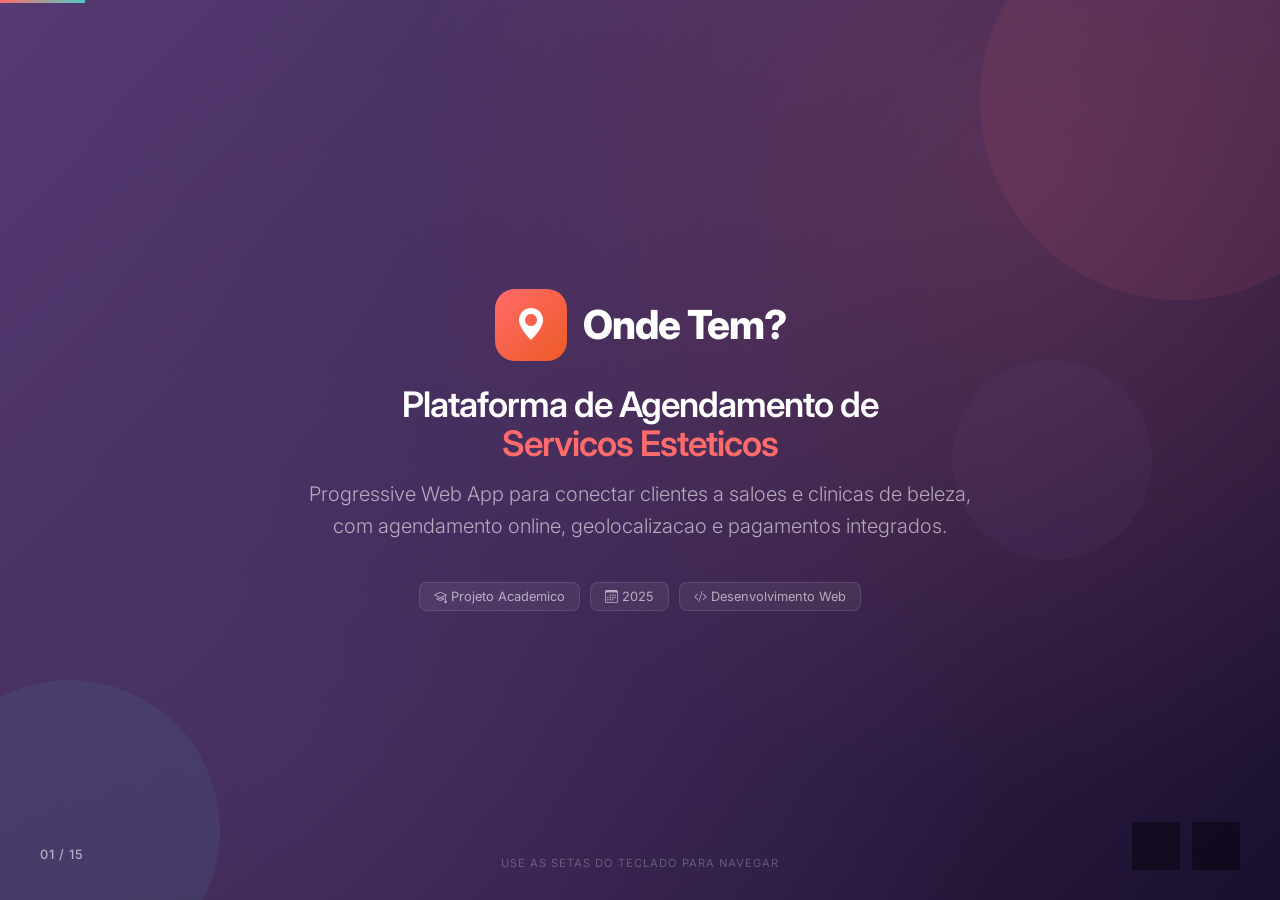
==== apresentacao-ondetem.html @ 79c81c15 "commit- Slide HTML" ====
<!DOCTYPE html>
<html lang="pt-br">
<head>
  <meta charset="UTF-8">
  <meta name="viewport" content="width=device-width, initial-scale=1.0">
  <title>Onde Tem? - Apresentacao Academica</title>
  <link href="https://fonts.googleapis.com/css2?family=Inter:wght@300;400;500;600;700;800;900&family=Fira+Code:wght@400;500&display=swap" rel="stylesheet">
  <link rel="stylesheet" href="https://cdn.jsdelivr.net/npm/bootstrap-icons@1.10.5/font/bootstrap-icons.css">
  <style>
    *, *::before, *::after { box-sizing: border-box; margin: 0; padding: 0; }

    :root {
      --primary: #553A73;
      --primary-light: #7B5EA7;
      --primary-dark: #3d2854;
      --accent: #FF6B6B;
      --accent2: #4ECDC4;
      --bg-dark: #0f0a1a;
      --bg-card: rgba(255,255,255,0.06);
      --text: #ffffff;
      --text-muted: rgba(255,255,255,0.6);
      --gradient1: linear-gradient(135deg, #553A73 0%, #3d2854 50%, #1a0f2e 100%);
      --gradient2: linear-gradient(135deg, #FF6B6B, #ee5a24);
      --gradient3: linear-gradient(135deg, #4ECDC4, #44b09e);
    }

    html { scroll-behavior: smooth; }

    body {
      font-family: 'Inter', -apple-system, sans-serif;
      background: var(--bg-dark);
      color: var(--text);
      overflow: hidden;
      height: 100vh;
      width: 100vw;
    }

    /* SLIDE CONTAINER */
    .slides-container {
      display: flex;
      width: 100%;
      height: 100vh;
      overflow: hidden;
      position: relative;
    }

    .slide {
      min-width: 100vw;
      height: 100vh;
      display: flex;
      flex-direction: column;
      justify-content: center;
      align-items: center;
      padding: 60px 80px;
      position: relative;
      overflow: hidden;
      transition: transform 0.6s cubic-bezier(0.25, 0.46, 0.45, 0.94);
    }

    /* BACKGROUNDS */
    .slide::before {
      content: '';
      position: absolute;
      top: 0; left: 0; right: 0; bottom: 0;
      z-index: 0;
    }

    .slide > * { position: relative; z-index: 1; }

    .bg-gradient1 { background: var(--gradient1); }
    .bg-gradient1::before {
      background: radial-gradient(circle at 20% 80%, rgba(85,58,115,0.4) 0%, transparent 60%),
                  radial-gradient(circle at 80% 20%, rgba(255,107,107,0.15) 0%, transparent 50%);
    }

    .bg-dark-pattern {
      background: #0f0a1a;
    }
    .bg-dark-pattern::before {
      background: radial-gradient(circle at 30% 70%, rgba(85,58,115,0.3) 0%, transparent 50%),
                  radial-gradient(circle at 70% 30%, rgba(78,205,196,0.1) 0%, transparent 40%);
    }

    .bg-accent {
      background: linear-gradient(135deg, #553A73 0%, #1a0f2e 100%);
    }
    .bg-accent::before {
      background: radial-gradient(circle at 50% 50%, rgba(255,107,107,0.15) 0%, transparent 60%);
    }

    .bg-tech {
      background: linear-gradient(160deg, #0f0a1a 0%, #1a1030 50%, #0f0a1a 100%);
    }
    .bg-tech::before {
      background:
        radial-gradient(circle at 10% 90%, rgba(78,205,196,0.2) 0%, transparent 40%),
        radial-gradient(circle at 90% 10%, rgba(255,107,107,0.1) 0%, transparent 40%);
    }

    /* ANIMATED SHAPES */
    .floating-shape {
      position: absolute;
      border-radius: 50%;
      opacity: 0.08;
      animation: floatShape 20s ease-in-out infinite;
    }
    .floating-shape.s1 { width: 400px; height: 400px; top: -100px; right: -100px; background: var(--accent); animation-delay: 0s; }
    .floating-shape.s2 { width: 300px; height: 300px; bottom: -80px; left: -80px; background: var(--accent2); animation-delay: -7s; }
    .floating-shape.s3 { width: 200px; height: 200px; top: 40%; right: 10%; background: var(--primary-light); animation-delay: -14s; }

    @keyframes floatShape {
      0%, 100% { transform: translate(0, 0) rotate(0deg); }
      33% { transform: translate(30px, -30px) rotate(120deg); }
      66% { transform: translate(-20px, 20px) rotate(240deg); }
    }

    /* TYPOGRAPHY */
    .slide-number {
      position: absolute;
      top: 30px;
      left: 40px;
      font-size: 0.75rem;
      font-weight: 600;
      letter-spacing: 3px;
      text-transform: uppercase;
      color: var(--text-muted);
    }

    .section-tag {
      display: inline-block;
      background: rgba(255,107,107,0.15);
      color: var(--accent);
      padding: 6px 18px;
      border-radius: 30px;
      font-size: 0.75rem;
      font-weight: 600;
      letter-spacing: 2px;
      text-transform: uppercase;
      margin-bottom: 20px;
      border: 1px solid rgba(255,107,107,0.2);
    }

    .section-tag.green {
      background: rgba(78,205,196,0.15);
      color: var(--accent2);
      border-color: rgba(78,205,196,0.2);
    }

    .section-tag.purple {
      background: rgba(85,58,115,0.3);
      color: var(--primary-light);
      border-color: rgba(85,58,115,0.3);
    }

    h1 {
      font-size: 3.5rem;
      font-weight: 800;
      line-height: 1.1;
      margin-bottom: 20px;
      letter-spacing: -1px;
    }

    h2 {
      font-size: 2.8rem;
      font-weight: 700;
      line-height: 1.15;
      margin-bottom: 16px;
      letter-spacing: -0.5px;
    }

    h3 {
      font-size: 1.6rem;
      font-weight: 600;
      margin-bottom: 12px;
    }

    .subtitle {
      font-size: 1.25rem;
      color: var(--text-muted);
      font-weight: 300;
      line-height: 1.6;
      max-width: 700px;
    }

    .highlight { color: var(--accent); }
    .highlight2 { color: var(--accent2); }
    .highlight-purple { color: var(--primary-light); }

    /* GRID LAYOUTS */
    .content-grid {
      display: grid;
      gap: 24px;
      width: 100%;
      max-width: 1100px;
    }

    .grid-2 { grid-template-columns: 1fr 1fr; }
    .grid-3 { grid-template-columns: 1fr 1fr 1fr; }
    .grid-4 { grid-template-columns: 1fr 1fr 1fr 1fr; }
    .grid-2-1 { grid-template-columns: 2fr 1fr; }
    .grid-1-2 { grid-template-columns: 1fr 2fr; }

    /* CARDS */
    .card-glass {
      background: var(--bg-card);
      backdrop-filter: blur(20px);
      border: 1px solid rgba(255,255,255,0.08);
      border-radius: 20px;
      padding: 32px;
      transition: all 0.3s ease;
    }

    .card-glass:hover {
      background: rgba(255,255,255,0.1);
      border-color: rgba(255,255,255,0.15);
      transform: translateY(-4px);
    }

    .card-glass .icon-box {
      width: 56px;
      height: 56px;
      border-radius: 16px;
      display: flex;
      align-items: center;
      justify-content: center;
      font-size: 1.5rem;
      margin-bottom: 16px;
    }

    .icon-red { background: rgba(255,107,107,0.15); color: var(--accent); }
    .icon-green { background: rgba(78,205,196,0.15); color: var(--accent2); }
    .icon-purple { background: rgba(85,58,115,0.3); color: var(--primary-light); }
    .icon-blue { background: rgba(59,130,246,0.15); color: #60a5fa; }
    .icon-orange { background: rgba(251,191,36,0.15); color: #fbbf24; }

    .card-glass h3 { font-size: 1.15rem; margin-bottom: 8px; }
    .card-glass p { font-size: 0.9rem; color: var(--text-muted); line-height: 1.5; margin: 0; }

    /* TECH BADGES */
    .tech-badge {
      display: inline-flex;
      align-items: center;
      gap: 8px;
      background: var(--bg-card);
      border: 1px solid rgba(255,255,255,0.1);
      border-radius: 12px;
      padding: 12px 20px;
      font-size: 0.9rem;
      font-weight: 500;
      transition: all 0.3s ease;
    }
    .tech-badge:hover {
      background: rgba(255,255,255,0.1);
      transform: scale(1.05);
    }
    .tech-badge i { font-size: 1.3rem; }

    /* FLOW DIAGRAM */
    .flow-step {
      display: flex;
      align-items: center;
      gap: 20px;
      padding: 20px;
      background: var(--bg-card);
      border-radius: 16px;
      border: 1px solid rgba(255,255,255,0.08);
    }

    .flow-number {
      width: 48px;
      height: 48px;
      border-radius: 50%;
      display: flex;
      align-items: center;
      justify-content: center;
      font-weight: 700;
      font-size: 1.2rem;
      flex-shrink: 0;
    }

    .flow-arrow {
      text-align: center;
      color: var(--text-muted);
      font-size: 1.5rem;
      padding: 4px 0;
    }

    /* STATS */
    .stat-big {
      text-align: center;
    }
    .stat-big .number {
      font-size: 3rem;
      font-weight: 800;
      background: var(--gradient2);
      -webkit-background-clip: text;
      -webkit-text-fill-color: transparent;
      background-clip: text;
    }
    .stat-big .label {
      font-size: 0.85rem;
      color: var(--text-muted);
      margin-top: 4px;
    }

    /* TABLE */
    .comparison-table {
      width: 100%;
      max-width: 900px;
      border-collapse: separate;
      border-spacing: 0;
      border-radius: 16px;
      overflow: hidden;
      background: var(--bg-card);
      border: 1px solid rgba(255,255,255,0.08);
    }
    .comparison-table th {
      background: rgba(85,58,115,0.3);
      padding: 16px 24px;
      text-align: left;
      font-weight: 600;
      font-size: 0.9rem;
      letter-spacing: 0.5px;
    }
    .comparison-table td {
      padding: 14px 24px;
      border-top: 1px solid rgba(255,255,255,0.05);
      font-size: 0.9rem;
      color: var(--text-muted);
    }
    .comparison-table tr:hover td {
      background: rgba(255,255,255,0.03);
    }

    /* TIMELINE */
    .timeline {
      display: flex;
      flex-direction: column;
      gap: 0;
      max-width: 800px;
      width: 100%;
    }
    .timeline-item {
      display: flex;
      gap: 20px;
      padding: 16px 0;
    }
    .timeline-dot {
      width: 14px;
      height: 14px;
      border-radius: 50%;
      margin-top: 5px;
      flex-shrink: 0;
      position: relative;
    }
    .timeline-dot::after {
      content: '';
      position: absolute;
      top: 18px;
      left: 50%;
      transform: translateX(-50%);
      width: 2px;
      height: calc(100% + 18px);
      background: rgba(255,255,255,0.1);
    }
    .timeline-item:last-child .timeline-dot::after { display: none; }

    /* NAVIGATION */
    .nav-controls {
      position: fixed;
      bottom: 30px;
      right: 40px;
      display: flex;
      gap: 12px;
      z-index: 1000;
    }

    .nav-btn {
      width: 48px;
      height: 48px;
      border-radius: 50%;
      border: 1px solid rgba(255,255,255,0.2);
      background: rgba(0,0,0,0.4);
      backdrop-filter: blur(20px);
      color: white;
      cursor: pointer;
      display: flex;
      align-items: center;
      justify-content: center;
      font-size: 1.2rem;
      transition: all 0.3s ease;
    }

    .nav-btn:hover {
      background: var(--primary);
      border-color: var(--primary);
      transform: scale(1.1);
    }

    .slide-counter {
      position: fixed;
      bottom: 38px;
      left: 40px;
      font-size: 0.8rem;
      font-weight: 500;
      color: var(--text-muted);
      z-index: 1000;
      letter-spacing: 1px;
    }

    /* PROGRESS BAR */
    .progress-bar-top {
      position: fixed;
      top: 0;
      left: 0;
      height: 3px;
      background: linear-gradient(90deg, var(--accent), var(--accent2));
      z-index: 1001;
      transition: width 0.4s ease;
    }

    /* CODE BLOCK */
    .code-block {
      background: rgba(0,0,0,0.4);
      border: 1px solid rgba(255,255,255,0.1);
      border-radius: 12px;
      padding: 20px 24px;
      font-family: 'Fira Code', monospace;
      font-size: 0.85rem;
      line-height: 1.7;
      overflow-x: auto;
      color: #e2e8f0;
    }
    .code-comment { color: #6b7280; }
    .code-keyword { color: #c084fc; }
    .code-string { color: #34d399; }
    .code-func { color: #60a5fa; }

    /* LOGO */
    .logo-big {
      display: flex;
      align-items: center;
      gap: 16px;
      margin-bottom: 24px;
    }
    .logo-big .logo-icon {
      width: 72px;
      height: 72px;
      background: var(--gradient2);
      border-radius: 20px;
      display: flex;
      align-items: center;
      justify-content: center;
      font-size: 2rem;
      color: white;
    }
    .logo-big .logo-text {
      font-size: 2.5rem;
      font-weight: 800;
      letter-spacing: -1px;
    }

    /* LIST */
    .feature-list {
      list-style: none;
      padding: 0;
    }
    .feature-list li {
      display: flex;
      align-items: flex-start;
      gap: 12px;
      padding: 10px 0;
      font-size: 0.95rem;
      color: var(--text-muted);
    }
    .feature-list li i {
      color: var(--accent2);
      margin-top: 3px;
      flex-shrink: 0;
    }

    /* TWO-COL LAYOUT */
    .two-col {
      display: flex;
      gap: 60px;
      width: 100%;
      max-width: 1100px;
      align-items: center;
    }
    .two-col .col-text { flex: 1; }
    .two-col .col-visual { flex: 1; }

    /* MOCKUP */
    .browser-mockup {
      background: #1a1a2e;
      border-radius: 16px;
      border: 1px solid rgba(255,255,255,0.1);
      overflow: hidden;
      box-shadow: 0 20px 60px rgba(0,0,0,0.4);
    }
    .browser-bar {
      display: flex;
      align-items: center;
      gap: 8px;
      padding: 12px 16px;
      background: rgba(255,255,255,0.05);
      border-bottom: 1px solid rgba(255,255,255,0.06);
    }
    .browser-dot {
      width: 10px;
      height: 10px;
      border-radius: 50%;
    }
    .browser-dot.red { background: #ff5f56; }
    .browser-dot.yellow { background: #ffbd2e; }
    .browser-dot.green { background: #27ca3f; }
    .browser-url {
      flex: 1;
      margin-left: 10px;
      background: rgba(0,0,0,0.3);
      border-radius: 6px;
      padding: 5px 12px;
      font-size: 0.75rem;
      color: var(--text-muted);
    }
    .browser-content {
      padding: 24px;
      min-height: 200px;
    }

    /* ARCHITECTURE */
    .arch-box {
      padding: 16px 24px;
      border-radius: 12px;
      text-align: center;
      font-weight: 600;
      font-size: 0.9rem;
    }
    .arch-frontend { background: rgba(78,205,196,0.15); border: 1px solid rgba(78,205,196,0.3); color: var(--accent2); }
    .arch-backend { background: rgba(255,107,107,0.15); border: 1px solid rgba(255,107,107,0.3); color: var(--accent); }
    .arch-storage { background: rgba(85,58,115,0.3); border: 1px solid rgba(85,58,115,0.4); color: var(--primary-light); }
    .arch-api { background: rgba(251,191,36,0.15); border: 1px solid rgba(251,191,36,0.3); color: #fbbf24; }

    .connector {
      text-align: center;
      color: var(--text-muted);
      font-size: 1.5rem;
      padding: 4px 0;
    }

    /* RESPONSIVE */
    @media (max-width: 900px) {
      .slide { padding: 40px 30px; }
      h1 { font-size: 2.5rem; }
      h2 { font-size: 2rem; }
      .grid-2, .grid-3, .grid-4 { grid-template-columns: 1fr; }
      .two-col { flex-direction: column; gap: 30px; }
    }

    /* Keyboard hint */
    .keyboard-hint {
      position: fixed;
      bottom: 30px;
      left: 50%;
      transform: translateX(-50%);
      font-size: 0.7rem;
      color: rgba(255,255,255,0.25);
      z-index: 1000;
      letter-spacing: 1px;
    }

    /* Badge row */
    .badge-row {
      display: flex;
      flex-wrap: wrap;
      gap: 10px;
    }

    .mini-badge {
      background: rgba(255,255,255,0.06);
      border: 1px solid rgba(255,255,255,0.1);
      padding: 6px 14px;
      border-radius: 8px;
      font-size: 0.8rem;
      color: var(--text-muted);
    }

    .text-left { text-align: left; }
    .w-full { width: 100%; max-width: 1100px; }
    .mb-8 { margin-bottom: 8px; }
    .mb-16 { margin-bottom: 16px; }
    .mb-24 { margin-bottom: 24px; }
    .mb-32 { margin-bottom: 32px; }
    .mb-40 { margin-bottom: 40px; }
    .mt-16 { margin-top: 16px; }
    .mt-24 { margin-top: 24px; }
    .gap-16 { gap: 16px; }
    .gap-32 { gap: 32px; }
    .d-flex { display: flex; }
    .flex-wrap { flex-wrap: wrap; }
    .items-center { align-items: center; }
    .justify-center { justify-content: center; }
    .text-center { text-align: center; }

    .divider {
      width: 60px;
      height: 4px;
      border-radius: 2px;
      background: var(--gradient2);
      margin-bottom: 24px;
    }

    .tag-row {
      display: flex;
      gap: 8px;
      flex-wrap: wrap;
      margin-top: 12px;
    }
    .tag-sm {
      font-size: 0.7rem;
      padding: 4px 10px;
      border-radius: 6px;
      background: rgba(255,255,255,0.06);
      color: var(--text-muted);
      border: 1px solid rgba(255,255,255,0.08);
    }
  </style>
</head>
<body>

<div class="progress-bar-top" id="progressBar"></div>

<!-- ==================== SLIDE 1: CAPA ==================== -->
<div class="slides-container" id="slidesContainer">
  <div class="slide bg-gradient1">
    <div class="floating-shape s1"></div>
    <div class="floating-shape s2"></div>
    <div class="floating-shape s3"></div>

    <div style="text-align: center; max-width: 800px;">
      <div class="logo-big" style="justify-content: center;">
        <div class="logo-icon"><i class="bi bi-geo-alt-fill"></i></div>
        <div class="logo-text">Onde Tem?</div>
      </div>
      <h1 style="font-size: 2.2rem; font-weight: 600; margin-bottom: 16px;">
        Plataforma de Agendamento de<br><span class="highlight">Servicos Esteticos</span>
      </h1>
      <p class="subtitle" style="margin: 0 auto 40px auto;">
        Progressive Web App para conectar clientes a saloes e clinicas de beleza, com agendamento online, geolocalizacao e pagamentos integrados.
      </p>
      <div class="badge-row" style="justify-content: center;">
        <div class="mini-badge"><i class="bi bi-mortarboard me-1"></i> Projeto Academico</div>
        <div class="mini-badge"><i class="bi bi-calendar3 me-1"></i> 2025</div>
        <div class="mini-badge"><i class="bi bi-code-slash me-1"></i> Desenvolvimento Web</div>
      </div>
    </div>
  </div>

  <!-- ==================== SLIDE 2: PROBLEMA ==================== -->
  <div class="slide bg-dark-pattern">
    <div class="slide-number">02 / 15</div>
    <div class="w-full text-left">
      <div class="section-tag">Contexto</div>
      <h2>O Problema que <span class="highlight">Resolvemos</span></h2>
      <p class="subtitle mb-40">O mercado de beleza e estetica enfrenta desafios de digitalizacao e conexao entre profissionais e clientes.</p>

      <div class="content-grid grid-3">
        <div class="card-glass">
          <div class="icon-box icon-red"><i class="bi bi-search"></i></div>
          <h3>Dificuldade de Encontrar</h3>
          <p>Clientes nao conseguem encontrar facilmente saloes proximos com servicos disponiveis e precos transparentes.</p>
        </div>
        <div class="card-glass">
          <div class="icon-box icon-green"><i class="bi bi-telephone-x"></i></div>
          <h3>Agendamento Manual</h3>
          <p>Marcacao por telefone ou presencial causa filas, conflitos de horario e desistencias frequentes.</p>
        </div>
        <div class="card-glass">
          <div class="icon-box icon-purple"><i class="bi bi-shop-window"></i></div>
          <h3>Visibilidade Limitada</h3>
          <p>Pequenos saloes e profissionais autonomos nao possuem presenca digital para atrair novos clientes.</p>
        </div>
      </div>
    </div>
  </div>

  <!-- ==================== SLIDE 3: SOLUCAO ==================== -->
  <div class="slide bg-accent">
    <div class="slide-number">03 / 15</div>
    <div class="two-col">
      <div class="col-text">
        <div class="section-tag green">Solucao</div>
        <h2>A Plataforma<br><span class="highlight2">Onde Tem?</span></h2>
        <p class="subtitle mb-24">Um marketplace digital no estilo Airbnb, focado em servicos de beleza e estetica, com geolocalizacao em tempo real.</p>
        <ul class="feature-list">
          <li><i class="bi bi-check-circle-fill"></i> Busca inteligente por servicos e localizacao</li>
          <li><i class="bi bi-check-circle-fill"></i> Agendamento online com escolha de horario</li>
          <li><i class="bi bi-check-circle-fill"></i> Pagamento integrado (Pix, Cartao, Local)</li>
          <li><i class="bi bi-check-circle-fill"></i> Mapa interativo com saloes proximos</li>
          <li><i class="bi bi-check-circle-fill"></i> Funciona offline (PWA)</li>
          <li><i class="bi bi-check-circle-fill"></i> Notificacoes push de lembretes</li>
        </ul>
      </div>
      <div class="col-visual">
        <div class="browser-mockup">
          <div class="browser-bar">
            <div class="browser-dot red"></div>
            <div class="browser-dot yellow"></div>
            <div class="browser-dot green"></div>
            <div class="browser-url">ondetem.app</div>
          </div>
          <div class="browser-content" style="padding: 0;">
            <div style="display: flex; height: 280px;">
              <div style="flex: 1; padding: 20px; background: rgba(255,255,255,0.03);">
                <div style="background: rgba(85,58,115,0.2); border-radius: 8px; padding: 8px 12px; margin-bottom: 12px; font-size: 0.75rem; font-weight: 600;">
                  <i class="bi bi-geo-alt-fill" style="color: var(--accent);"></i> Seu momento de beleza
                </div>
                <div style="display: flex; gap: 10px; margin-bottom: 16px;">
                  <div style="text-align: center;">
                    <div style="width: 36px; height: 36px; background: rgba(85,58,115,0.3); border-radius: 50%; display: flex; align-items: center; justify-content: center; margin: 0 auto 4px;"><i class="bi bi-scissors" style="font-size: 0.7rem;"></i></div>
                    <span style="font-size: 0.6rem;">Cabelo</span>
                  </div>
                  <div style="text-align: center;">
                    <div style="width: 36px; height: 36px; background: rgba(85,58,115,0.3); border-radius: 50%; display: flex; align-items: center; justify-content: center; margin: 0 auto 4px;"><i class="bi bi-brush" style="font-size: 0.7rem;"></i></div>
                    <span style="font-size: 0.6rem;">Unhas</span>
                  </div>
                  <div style="text-align: center;">
                    <div style="width: 36px; height: 36px; background: rgba(85,58,115,0.3); border-radius: 50%; display: flex; align-items: center; justify-content: center; margin: 0 auto 4px;"><i class="bi bi-eye" style="font-size: 0.7rem;"></i></div>
                    <span style="font-size: 0.6rem;">Face</span>
                  </div>
                </div>
                <div style="background: rgba(255,255,255,0.05); border-radius: 10px; padding: 10px; border: 1px solid rgba(255,255,255,0.06);">
                  <div style="font-size: 0.75rem; font-weight: 600;">Studio Bella Donna</div>
                  <div style="font-size: 0.6rem; color: var(--text-muted);">Cabelo - Unhas - Sobrancelhas</div>
                  <div style="background: var(--primary); color: white; text-align: center; padding: 4px; border-radius: 6px; margin-top: 8px; font-size: 0.65rem; font-weight: 600;">Agendar</div>
                </div>
              </div>
              <div style="flex: 1.2; background: rgba(78,205,196,0.08); display: flex; align-items: center; justify-content: center; position: relative;">
                <i class="bi bi-map" style="font-size: 4rem; color: rgba(78,205,196,0.3);"></i>
                <div style="position: absolute; top: 30%; left: 40%;"><i class="bi bi-geo-alt-fill" style="color: var(--accent); font-size: 1.2rem;"></i></div>
                <div style="position: absolute; top: 55%; left: 60%;"><i class="bi bi-geo-alt-fill" style="color: #60a5fa; font-size: 1rem;"></i></div>
                <div style="position: absolute; top: 40%; left: 70%;"><i class="bi bi-geo-alt-fill" style="color: #60a5fa; font-size: 1rem;"></i></div>
              </div>
            </div>
          </div>
        </div>
      </div>
    </div>
  </div>

  <!-- ==================== SLIDE 4: OBJETIVOS ==================== -->
  <div class="slide bg-dark-pattern">
    <div class="slide-number">04 / 15</div>
    <div class="w-full text-left">
      <div class="section-tag purple">Objetivos</div>
      <h2>Objetivos do <span class="highlight-purple">Projeto</span></h2>
      <div class="content-grid grid-2 mt-24" style="gap: 20px;">
        <div class="card-glass" style="border-left: 3px solid var(--accent);">
          <h3 style="color: var(--accent);"><i class="bi bi-bullseye me-2"></i>Objetivo Geral</h3>
          <p>Desenvolver uma Progressive Web App (PWA) que funcione como marketplace para conectar clientes a profissionais de estetica, facilitando a busca, agendamento e pagamento de servicos de beleza em Saquarema - RJ.</p>
        </div>
        <div style="display: flex; flex-direction: column; gap: 12px;">
          <div class="card-glass" style="padding: 20px;">
            <div class="d-flex items-center" style="gap: 12px;">
              <div style="width: 36px; height: 36px; border-radius: 10px; background: rgba(78,205,196,0.15); display: flex; align-items: center; justify-content: center; flex-shrink: 0;"><i class="bi bi-1-circle" style="color: var(--accent2);"></i></div>
              <p>Criar interface responsiva no estilo marketplace (Airbnb-like)</p>
            </div>
          </div>
          <div class="card-glass" style="padding: 20px;">
            <div class="d-flex items-center" style="gap: 12px;">
              <div style="width: 36px; height: 36px; border-radius: 10px; background: rgba(78,205,196,0.15); display: flex; align-items: center; justify-content: center; flex-shrink: 0;"><i class="bi bi-2-circle" style="color: var(--accent2);"></i></div>
              <p>Implementar sistema de agendamento com multiplas formas de pagamento</p>
            </div>
          </div>
          <div class="card-glass" style="padding: 20px;">
            <div class="d-flex items-center" style="gap: 12px;">
              <div style="width: 36px; height: 36px; border-radius: 10px; background: rgba(78,205,196,0.15); display: flex; align-items: center; justify-content: center; flex-shrink: 0;"><i class="bi bi-3-circle" style="color: var(--accent2);"></i></div>
              <p>Integrar mapa interativo com geolocalizacao para busca por proximidade</p>
            </div>
          </div>
          <div class="card-glass" style="padding: 20px;">
            <div class="d-flex items-center" style="gap: 12px;">
              <div style="width: 36px; height: 36px; border-radius: 10px; background: rgba(78,205,196,0.15); display: flex; align-items: center; justify-content: center; flex-shrink: 0;"><i class="bi bi-4-circle" style="color: var(--accent2);"></i></div>
              <p>Garantir funcionamento offline e notificacoes push como PWA</p>
            </div>
          </div>
        </div>
      </div>
    </div>
  </div>

  <!-- ==================== SLIDE 5: TECNOLOGIAS ==================== -->
  <div class="slide bg-tech">
    <div class="slide-number">05 / 15</div>
    <div class="w-full text-center">
      <div class="section-tag">Stack Tecnologico</div>
      <h2>Tecnologias <span class="highlight">Utilizadas</span></h2>
      <p class="subtitle" style="margin: 0 auto 40px auto;">Combinacao moderna de tecnologias front-end para uma experiencia rica e performatica.</p>

      <div class="content-grid grid-4" style="gap: 16px;">
        <div class="card-glass text-center" style="padding: 24px 16px;">
          <div style="font-size: 2.5rem; margin-bottom: 12px; color: #f7df1e;">
            <i class="bi bi-filetype-js"></i>
          </div>
          <h3>JavaScript ES6+</h3>
          <p>Logica principal, DOM manipulation, async/await</p>
        </div>
        <div class="card-glass text-center" style="padding: 24px 16px;">
          <div style="font-size: 2.5rem; margin-bottom: 12px; color: #7952b3;">
            <i class="bi bi-bootstrap"></i>
          </div>
          <h3>Bootstrap 5.3</h3>
          <p>Framework CSS, grid responsivo, componentes UI</p>
        </div>
        <div class="card-glass text-center" style="padding: 24px 16px;">
          <div style="font-size: 2.5rem; margin-bottom: 12px; color: var(--accent2);">
            <i class="bi bi-map"></i>
          </div>
          <h3>Leaflet.js</h3>
          <p>Mapa interativo com OpenStreetMap</p>
        </div>
        <div class="card-glass text-center" style="padding: 24px 16px;">
          <div style="font-size: 2.5rem; margin-bottom: 12px; color: var(--accent);">
            <i class="bi bi-phone"></i>
          </div>
          <h3>PWA</h3>
          <p>Service Worker, cache offline, manifest</p>
        </div>
      </div>

      <div class="d-flex gap-16 flex-wrap justify-center mt-24">
        <div class="tech-badge"><i class="bi bi-filetype-html" style="color: #e34c26;"></i> HTML5</div>
        <div class="tech-badge"><i class="bi bi-filetype-css" style="color: #264de4;"></i> CSS3</div>
        <div class="tech-badge"><i class="bi bi-geo-alt" style="color: var(--accent2);"></i> Nominatim API</div>
        <div class="tech-badge"><i class="bi bi-bell" style="color: #fbbf24;"></i> Push API / VAPID</div>
        <div class="tech-badge"><i class="bi bi-hdd-stack" style="color: #60a5fa;"></i> LocalStorage</div>
        <div class="tech-badge"><i class="bi bi-globe" style="color: var(--accent);"></i> Geolocation API</div>
      </div>
    </div>
  </div>

  <!-- ==================== SLIDE 6: ARQUITETURA ==================== -->
  <div class="slide bg-dark-pattern">
    <div class="slide-number">06 / 15</div>
    <div class="two-col">
      <div class="col-text">
        <div class="section-tag green">Arquitetura</div>
        <h2>Arquitetura do <span class="highlight2">Sistema</span></h2>
        <p class="subtitle mb-24">Aplicacao client-side com armazenamento local e integracoes externas via APIs REST.</p>
        <ul class="feature-list">
          <li><i class="bi bi-diagram-3"></i> Arquitetura SPA (Single Page Application)</li>
          <li><i class="bi bi-hdd"></i> Persistencia via LocalStorage no navegador</li>
          <li><i class="bi bi-cloud"></i> APIs externas: OpenStreetMap, Nominatim</li>
          <li><i class="bi bi-shield-check"></i> Validacao client-side com Luhn Algorithm</li>
          <li><i class="bi bi-arrow-repeat"></i> Service Worker com estrategia Cache-First</li>
        </ul>
      </div>
      <div class="col-visual">
        <div style="display: flex; flex-direction: column; gap: 12px;">
          <div class="arch-box arch-frontend">
            <i class="bi bi-display me-2"></i> FRONTEND (HTML + CSS + JS)
            <div class="tag-row" style="justify-content: center;">
              <span class="tag-sm">index.html</span>
              <span class="tag-sm">script.js</span>
              <span class="tag-sm">style.css</span>
            </div>
          </div>
          <div class="connector"><i class="bi bi-arrow-down-up"></i></div>
          <div style="display: grid; grid-template-columns: 1fr 1fr; gap: 12px;">
            <div class="arch-box arch-storage">
              <i class="bi bi-device-ssd me-2"></i> LocalStorage
              <div class="tag-row" style="justify-content: center;">
                <span class="tag-sm">Usuarios</span>
                <span class="tag-sm">Agendamentos</span>
              </div>
            </div>
            <div class="arch-box arch-backend">
              <i class="bi bi-gear me-2"></i> Service Worker
              <div class="tag-row" style="justify-content: center;">
                <span class="tag-sm">Cache</span>
                <span class="tag-sm">Push</span>
              </div>
            </div>
          </div>
          <div class="connector"><i class="bi bi-arrow-down-up"></i></div>
          <div class="arch-box arch-api">
            <i class="bi bi-cloud me-2"></i> APIs Externas
            <div class="tag-row" style="justify-content: center;">
              <span class="tag-sm">OpenStreetMap</span>
              <span class="tag-sm">Nominatim Geocoding</span>
              <span class="tag-sm">VAPID Push</span>
            </div>
          </div>
        </div>
      </div>
    </div>
  </div>

  <!-- ==================== SLIDE 7: PERFIS DE USUARIO ==================== -->
  <div class="slide bg-accent">
    <div class="slide-number">07 / 15</div>
    <div class="w-full text-left">
      <div class="section-tag">Perfis de Usuario</div>
      <h2>Tres Perfis, <span class="highlight">Uma Plataforma</span></h2>
      <p class="subtitle mb-32">Cada tipo de usuario possui painel e funcionalidades exclusivas.</p>

      <div class="content-grid grid-3">
        <div class="card-glass">
          <div class="icon-box icon-green"><i class="bi bi-person"></i></div>
          <h3>Cliente (Usuario)</h3>
          <p class="mb-16">Busca servicos, realiza agendamentos e efetua pagamentos.</p>
          <ul class="feature-list" style="font-size: 0.85rem;">
            <li><i class="bi bi-check2"></i> Dashboard pessoal</li>
            <li><i class="bi bi-check2"></i> Historico de agendamentos</li>
            <li><i class="bi bi-check2"></i> Sistema de favoritos</li>
            <li><i class="bi bi-check2"></i> Alterar perfil e senha</li>
            <li><i class="bi bi-check2"></i> Lembretes por notificacao</li>
          </ul>
        </div>
        <div class="card-glass" style="border: 1px solid rgba(255,107,107,0.2);">
          <div class="icon-box icon-red"><i class="bi bi-shop"></i></div>
          <h3>Empresa (Parceiro)</h3>
          <p class="mb-16">Gerencia servicos, agenda e localizacao no mapa.</p>
          <ul class="feature-list" style="font-size: 0.85rem;">
            <li><i class="bi bi-check2"></i> Painel administrativo</li>
            <li><i class="bi bi-check2"></i> Gestao de servicos/precos</li>
            <li><i class="bi bi-check2"></i> Agenda semanal interativa</li>
            <li><i class="bi bi-check2"></i> Localizacao GPS no mapa</li>
            <li><i class="bi bi-check2"></i> Perfil publicavel</li>
          </ul>
        </div>
        <div class="card-glass">
          <div class="icon-box icon-purple"><i class="bi bi-shield-lock"></i></div>
          <h3>Administrador</h3>
          <p class="mb-16">Supervisao do sistema e gestao de dados globais.</p>
          <ul class="feature-list" style="font-size: 0.85rem;">
            <li><i class="bi bi-check2"></i> Visao geral do sistema</li>
            <li><i class="bi bi-check2"></i> Estatisticas de uso</li>
            <li><i class="bi bi-check2"></i> Gestao de usuarios</li>
            <li><i class="bi bi-check2"></i> Gestao de empresas</li>
            <li><i class="bi bi-check2"></i> Controle de cadastros</li>
          </ul>
        </div>
      </div>
    </div>
  </div>

  <!-- ==================== SLIDE 8: FLUXO DO USUARIO ==================== -->
  <div class="slide bg-dark-pattern">
    <div class="slide-number">08 / 15</div>
    <div class="two-col">
      <div class="col-text">
        <div class="section-tag">Jornada do Usuario</div>
        <h2>Fluxo de <span class="highlight">Agendamento</span></h2>
        <p class="subtitle">Da busca ao pagamento em poucos cliques, uma experiencia intuitiva e fluida.</p>
      </div>
      <div class="col-visual">
        <div style="display: flex; flex-direction: column; gap: 8px;">
          <div class="flow-step">
            <div class="flow-number" style="background: rgba(78,205,196,0.2); color: var(--accent2);">1</div>
            <div>
              <h3 style="font-size: 1rem; margin-bottom: 4px;">Busca e Exploracao</h3>
              <p style="font-size: 0.85rem; color: var(--text-muted);">Buscar por servicos, categorias ou navegar no mapa interativo</p>
            </div>
          </div>
          <div class="flow-arrow"><i class="bi bi-chevron-down"></i></div>
          <div class="flow-step">
            <div class="flow-number" style="background: rgba(255,107,107,0.2); color: var(--accent);">2</div>
            <div>
              <h3 style="font-size: 1rem; margin-bottom: 4px;">Selecao do Estabelecimento</h3>
              <p style="font-size: 0.85rem; color: var(--text-muted);">Escolher salao, ver avaliacao, distancia e servicos oferecidos</p>
            </div>
          </div>
          <div class="flow-arrow"><i class="bi bi-chevron-down"></i></div>
          <div class="flow-step">
            <div class="flow-number" style="background: rgba(85,58,115,0.3); color: var(--primary-light);">3</div>
            <div>
              <h3 style="font-size: 1rem; margin-bottom: 4px;">Agendamento</h3>
              <p style="font-size: 0.85rem; color: var(--text-muted);">Escolher data, horario disponivel e forma de pagamento</p>
            </div>
          </div>
          <div class="flow-arrow"><i class="bi bi-chevron-down"></i></div>
          <div class="flow-step">
            <div class="flow-number" style="background: rgba(251,191,36,0.2); color: #fbbf24;">4</div>
            <div>
              <h3 style="font-size: 1rem; margin-bottom: 4px;">Pagamento</h3>
              <p style="font-size: 0.85rem; color: var(--text-muted);">Pagar via Pix (QR Code), Cartao de Credito ou no local</p>
            </div>
          </div>
          <div class="flow-arrow"><i class="bi bi-chevron-down"></i></div>
          <div class="flow-step">
            <div class="flow-number" style="background: rgba(52,211,153,0.2); color: #34d399;">5</div>
            <div>
              <h3 style="font-size: 1rem; margin-bottom: 4px;">Confirmacao + Lembrete</h3>
              <p style="font-size: 0.85rem; color: var(--text-muted);">Receber confirmacao e notificacao push antes do agendamento</p>
            </div>
          </div>
        </div>
      </div>
    </div>
  </div>

  <!-- ==================== SLIDE 9: INTERFACE PRINCIPAL ==================== -->
  <div class="slide bg-tech">
    <div class="slide-number">09 / 15</div>
    <div class="w-full text-left">
      <div class="section-tag green">Interface</div>
      <h2>Tela Principal - <span class="highlight2">Estilo Airbnb</span></h2>
      <p class="subtitle mb-32">Layout split-screen com listagem rolavel a esquerda e mapa interativo a direita.</p>

      <div class="content-grid grid-2" style="gap: 32px;">
        <div>
          <div class="card-glass mb-24">
            <h3><i class="bi bi-layout-split me-2" style="color: var(--accent2);"></i>Split Screen Layout</h3>
            <p>Inspirado no design do Airbnb: lado esquerdo com cards de saloes rolaveis e lado direito com mapa fixo mostrando localizacoes.</p>
          </div>
          <div class="card-glass mb-24">
            <h3><i class="bi bi-search me-2" style="color: var(--accent);"></i>Busca Inteligente</h3>
            <p>Barra de busca com filtragem em tempo real por nome do salao ou tipo de servico, com versao desktop e mobile.</p>
          </div>
          <div class="card-glass">
            <h3><i class="bi bi-grid-fill me-2" style="color: var(--primary-light);"></i>Filtro por Categorias</h3>
            <p>Botoes de categoria (Cabelo, Manicure, Depilacao, Sobrancelhas, Massagem) com icones e feedback visual.</p>
          </div>
        </div>
        <div>
          <div class="card-glass mb-24">
            <h3><i class="bi bi-pin-map me-2" style="color: var(--accent2);"></i>Mapa Interativo (Leaflet)</h3>
            <p>Marcadores coloridos para cada salao. Ao clicar no card, o mapa centraliza no estabelecimento com animacao flyTo. Calculo de distancia via Haversine.</p>
          </div>
          <div class="card-glass mb-24">
            <h3><i class="bi bi-phone me-2" style="color: #fbbf24;"></i>Responsividade Mobile</h3>
            <p>No mobile, layout se transforma em gaveta deslizante (drawer) sobre o mapa, com barrinha de arrastar e categorias sticky.</p>
          </div>
          <div class="card-glass">
            <h3><i class="bi bi-cursor me-2" style="color: #60a5fa;"></i>Geolocalizacao</h3>
            <p>Deteccao automatica da posicao do usuario via GPS, com calculo de distancia para cada estabelecimento.</p>
          </div>
        </div>
      </div>
    </div>
  </div>

  <!-- ==================== SLIDE 10: SISTEMA DE PAGAMENTO ==================== -->
  <div class="slide bg-gradient1">
    <div class="slide-number">10 / 15</div>
    <div class="w-full text-left">
      <div class="section-tag">Pagamentos</div>
      <h2>Sistema de <span class="highlight">Pagamento</span> Integrado</h2>
      <p class="subtitle mb-32">Tres modalidades de pagamento com simulacao completa e feedback visual em tempo real.</p>

      <div class="content-grid grid-3">
        <div class="card-glass text-center">
          <div style="font-size: 3rem; margin-bottom: 16px; color: #34d399;"><i class="bi bi-qr-code"></i></div>
          <h3>Pix (QR Code)</h3>
          <p class="mb-16">QR Code gerado dinamicamente via Canvas API com chave "Copia e Cola" e timer de 30 minutos.</p>
          <div class="badge-row" style="justify-content: center;">
            <span class="tag-sm">Canvas API</span>
            <span class="tag-sm">Timer</span>
            <span class="tag-sm">Clipboard</span>
          </div>
        </div>
        <div class="card-glass text-center">
          <div style="font-size: 3rem; margin-bottom: 16px; color: #60a5fa;"><i class="bi bi-credit-card-2-front"></i></div>
          <h3>Cartao de Credito</h3>
          <p class="mb-16">Formulario com formatacao automatica, validacao via Algoritmo de Luhn, selecao de parcelas e animacao de processamento.</p>
          <div class="badge-row" style="justify-content: center;">
            <span class="tag-sm">Luhn</span>
            <span class="tag-sm">Mascaras</span>
            <span class="tag-sm">Parcelas</span>
          </div>
        </div>
        <div class="card-glass text-center">
          <div style="font-size: 3rem; margin-bottom: 16px; color: var(--primary-light);"><i class="bi bi-shop"></i></div>
          <h3>Pagar no Local</h3>
          <p class="mb-16">Opcao para pagamento presencial no dia do atendimento. Aceita dinheiro, cartao e Pix no estabelecimento.</p>
          <div class="badge-row" style="justify-content: center;">
            <span class="tag-sm">Presencial</span>
            <span class="tag-sm">Flexivel</span>
          </div>
        </div>
      </div>
    </div>
  </div>

  <!-- ==================== SLIDE 11: PWA ==================== -->
  <div class="slide bg-dark-pattern">
    <div class="slide-number">11 / 15</div>
    <div class="two-col">
      <div class="col-text">
        <div class="section-tag green">PWA</div>
        <h2>Progressive<br><span class="highlight2">Web App</span></h2>
        <p class="subtitle mb-24">Aplicacao instalavel no dispositivo com capacidades nativas, funcionando offline e com notificacoes push.</p>

        <div class="card-glass mb-16">
          <h3><i class="bi bi-download me-2" style="color: var(--accent2);"></i>Instalavel</h3>
          <p>Manifest.json configurado para instalacao como app nativo, com icones, splash screen e orientacao portrait.</p>
        </div>
        <div class="card-glass mb-16">
          <h3><i class="bi bi-wifi-off me-2" style="color: var(--accent);"></i>Funciona Offline</h3>
          <p>Service Worker com cache de arquivos criticos (HTML, CSS, JS, Bootstrap) usando estrategia Cache-First.</p>
        </div>
        <div class="card-glass">
          <h3><i class="bi bi-bell me-2" style="color: #fbbf24;"></i>Push Notifications</h3>
          <p>Sistema VAPID para notificacoes push. Lembretes automaticos no dia e 1 hora antes dos agendamentos.</p>
        </div>
      </div>
      <div class="col-visual">
        <div class="code-block">
          <div class="code-comment">// service-worker.js</div>
          <br>
          <span class="code-keyword">const</span> CACHE_NAME = <span class="code-string">'belezaja-cache-v1'</span>;<br>
          <span class="code-keyword">const</span> urlsToCache = [<br>
          &nbsp;&nbsp;<span class="code-string">'./'</span>,<br>
          &nbsp;&nbsp;<span class="code-string">'./index.html'</span>,<br>
          &nbsp;&nbsp;<span class="code-string">'./style.css'</span>,<br>
          &nbsp;&nbsp;<span class="code-string">'./script.js'</span>,<br>
          &nbsp;&nbsp;<span class="code-string">'bootstrap.min.css'</span><br>
          ];<br><br>
          self.<span class="code-func">addEventListener</span>(<span class="code-string">'install'</span>, event => {<br>
          &nbsp;&nbsp;event.<span class="code-func">waitUntil</span>(<br>
          &nbsp;&nbsp;&nbsp;&nbsp;caches.<span class="code-func">open</span>(CACHE_NAME)<br>
          &nbsp;&nbsp;&nbsp;&nbsp;&nbsp;&nbsp;.<span class="code-func">then</span>(cache => cache.<span class="code-func">addAll</span>(urlsToCache))<br>
          &nbsp;&nbsp;);<br>
          });<br><br>
          self.<span class="code-func">addEventListener</span>(<span class="code-string">'push'</span>, event => {<br>
          &nbsp;&nbsp;<span class="code-keyword">const</span> dados = event.data?.<span class="code-func">json</span>();<br>
          &nbsp;&nbsp;self.registration.<span class="code-func">showNotification</span>(<br>
          &nbsp;&nbsp;&nbsp;&nbsp;dados.title, { body: dados.body }<br>
          &nbsp;&nbsp;);<br>
          });
        </div>
      </div>
    </div>
  </div>

  <!-- ==================== SLIDE 12: SEGURANCA ==================== -->
  <div class="slide bg-accent">
    <div class="slide-number">12 / 15</div>
    <div class="w-full text-left">
      <div class="section-tag purple">Seguranca</div>
      <h2>Seguranca e <span class="highlight-purple">Validacao</span></h2>
      <p class="subtitle mb-32">Mecanismos de protecao e validacao em todo o sistema.</p>

      <div class="content-grid grid-2" style="gap: 24px;">
        <div class="card-glass">
          <div class="icon-box icon-red"><i class="bi bi-shield-lock"></i></div>
          <h3>Validacao de Senha</h3>
          <p>Indicador visual de forca da senha com 4 niveis (Muito fraca, Fraca, Boa, Forte). Verifica comprimento, maiusculas, numeros e caracteres especiais.</p>
        </div>
        <div class="card-glass">
          <div class="icon-box icon-green"><i class="bi bi-credit-card"></i></div>
          <h3>Algoritmo de Luhn</h3>
          <p>Validacao matematica do numero do cartao de credito, garantindo que apenas numeros validos sao aceitos antes de processar.</p>
        </div>
        <div class="card-glass">
          <div class="icon-box icon-blue"><i class="bi bi-person-lock"></i></div>
          <h3>Controle de Sessao</h3>
          <p>Sistema de autenticacao com localStorage, redirecionamento baseado em tipo de usuario e guard de rotas nos paineis.</p>
        </div>
        <div class="card-glass">
          <div class="icon-box icon-orange"><i class="bi bi-input-cursor-text"></i></div>
          <h3>Mascaras e Formatacao</h3>
          <p>Formatacao automatica de campos (cartao, validade, CVV, telefone). Prevencao de entrada de dados invalidos com sanitizacao em tempo real.</p>
        </div>
      </div>
    </div>
  </div>

  <!-- ==================== SLIDE 13: FUNCIONALIDADES EXTRAS ==================== -->
  <div class="slide bg-dark-pattern">
    <div class="slide-number">13 / 15</div>
    <div class="w-full text-left">
      <div class="section-tag">Recursos Adicionais</div>
      <h2>Funcionalidades <span class="highlight">Extras</span></h2>
      <p class="subtitle mb-32">Detalhes que enriquecem a experiencia do usuario e diferenciam a plataforma.</p>

      <div class="content-grid grid-2" style="gap: 20px;">
        <div class="card-glass" style="display: flex; gap: 16px; align-items: flex-start;">
          <div class="icon-box icon-red" style="flex-shrink: 0;"><i class="bi bi-heart-fill"></i></div>
          <div>
            <h3>Sistema de Favoritos</h3>
            <p>Clientes podem favoritar saloes com toggle visual (coracao). Favoritos persistem no localStorage e sao exibidos no painel pessoal.</p>
          </div>
        </div>
        <div class="card-glass" style="display: flex; gap: 16px; align-items: flex-start;">
          <div class="icon-box icon-green" style="flex-shrink: 0;"><i class="bi bi-bell-fill"></i></div>
          <div>
            <h3>Lembretes Inteligentes</h3>
            <p>Notificacoes automaticas no dia do agendamento e 1 hora antes. Sistema de limpeza automatica de notificacoes antigas (+2 dias).</p>
          </div>
        </div>
        <div class="card-glass" style="display: flex; gap: 16px; align-items: flex-start;">
          <div class="icon-box icon-purple" style="flex-shrink: 0;"><i class="bi bi-geo-fill"></i></div>
          <div>
            <h3>Geocodificacao Reversa</h3>
            <p>Empresas buscam endereco pelo nome da rua via Nominatim API. Resultado posiciona marcador no mapa, arrastavel para ajuste fino.</p>
          </div>
        </div>
        <div class="card-glass" style="display: flex; gap: 16px; align-items: flex-start;">
          <div class="icon-box icon-blue" style="flex-shrink: 0;"><i class="bi bi-calendar-week"></i></div>
          <div>
            <h3>Gestao de Agenda</h3>
            <p>Empresas configuram slots de horario por dia da semana. Interface visual com badges removiveis para cada slot de atendimento.</p>
          </div>
        </div>
        <div class="card-glass" style="display: flex; gap: 16px; align-items: flex-start;">
          <div class="icon-box icon-orange" style="flex-shrink: 0;"><i class="bi bi-funnel-fill"></i></div>
          <div>
            <h3>Filtros Avancados</h3>
            <p>Filtros de agendamentos por status (Confirmado, Pendente, Concluido, Cancelado) com dropdown elegante no painel do cliente.</p>
          </div>
        </div>
        <div class="card-glass" style="display: flex; gap: 16px; align-items: flex-start;">
          <div class="icon-box icon-red" style="flex-shrink: 0;"><i class="bi bi-trash3-fill"></i></div>
          <div>
            <h3>Gestao de Conta</h3>
            <p>Edicao de perfil, alteracao de senha com indicador de forca, e exclusao de conta com modal de confirmacao e remocao total de dados.</p>
          </div>
        </div>
      </div>
    </div>
  </div>

  <!-- ==================== SLIDE 14: MELHORIAS FUTURAS ==================== -->
  <div class="slide bg-tech">
    <div class="slide-number">14 / 15</div>
    <div class="two-col">
      <div class="col-text">
        <div class="section-tag">Evolucao</div>
        <h2>Melhorias <span class="highlight">Futuras</span></h2>
        <p class="subtitle mb-24">Roadmap de evolucao da plataforma para proximas versoes.</p>
      </div>
      <div class="col-visual">
        <div class="timeline">
          <div class="timeline-item">
            <div class="timeline-dot" style="background: var(--accent);"></div>
            <div>
              <h3 style="font-size: 1rem;">Backend com Node.js + MongoDB</h3>
              <p style="font-size: 0.85rem; color: var(--text-muted);">Migrar de LocalStorage para banco de dados persistente com API REST completa</p>
            </div>
          </div>
          <div class="timeline-item">
            <div class="timeline-dot" style="background: var(--accent2);"></div>
            <div>
              <h3 style="font-size: 1rem;">Integracao de Pagamento Real</h3>
              <p style="font-size: 0.85rem; color: var(--text-muted);">Integrar gateways reais como Stripe, Mercado Pago ou PagSeguro</p>
            </div>
          </div>
          <div class="timeline-item">
            <div class="timeline-dot" style="background: var(--primary-light);"></div>
            <div>
              <h3 style="font-size: 1rem;">Sistema de Avaliacoes</h3>
              <p style="font-size: 0.85rem; color: var(--text-muted);">Permitir que clientes avaliem e comentem sobre os servicos recebidos</p>
            </div>
          </div>
          <div class="timeline-item">
            <div class="timeline-dot" style="background: #fbbf24;"></div>
            <div>
              <h3 style="font-size: 1rem;">Chat em Tempo Real</h3>
              <p style="font-size: 0.85rem; color: var(--text-muted);">Comunicacao direta entre clientes e estabelecimentos via WebSocket</p>
            </div>
          </div>
          <div class="timeline-item">
            <div class="timeline-dot" style="background: #60a5fa;"></div>
            <div>
              <h3 style="font-size: 1rem;">Inteligencia Artificial</h3>
              <p style="font-size: 0.85rem; color: var(--text-muted);">Recomendacoes personalizadas com base no historico e preferencias do usuario</p>
            </div>
          </div>
          <div class="timeline-item">
            <div class="timeline-dot" style="background: #34d399;"></div>
            <div>
              <h3 style="font-size: 1rem;">App Nativo (React Native)</h3>
              <p style="font-size: 0.85rem; color: var(--text-muted);">Versao nativa para iOS e Android com experiencia otimizada</p>
            </div>
          </div>
        </div>
      </div>
    </div>
  </div>

  <!-- ==================== SLIDE 15: CONCLUSAO ==================== -->
  <div class="slide bg-gradient1">
    <div class="slide-number">15 / 15</div>
    <div class="floating-shape s1"></div>
    <div class="floating-shape s2"></div>

    <div style="text-align: center; max-width: 800px;">
      <div class="section-tag green">Conclusao</div>
      <h2 style="font-size: 2.8rem;">Conectando <span class="highlight2">Beleza</span> e <span class="highlight">Tecnologia</span></h2>
      <p class="subtitle" style="margin: 0 auto 40px auto; font-size: 1.15rem;">
        O <strong>Onde Tem?</strong> demonstra que e possivel criar uma plataforma completa de marketplace de servicos utilizando tecnologias web modernas, oferecendo uma experiencia de usuario rica, responsiva e acessivel.
      </p>

      <div class="content-grid grid-4" style="margin-bottom: 40px;">
        <div class="stat-big">
          <div class="number">6+</div>
          <div class="label">Telas Desenvolvidas</div>
        </div>
        <div class="stat-big">
          <div class="number">3</div>
          <div class="label">Perfis de Usuario</div>
        </div>
        <div class="stat-big">
          <div class="number">3</div>
          <div class="label">Formas de Pagamento</div>
        </div>
        <div class="stat-big">
          <div class="number" style="background: var(--gradient3); -webkit-background-clip: text; background-clip: text;">PWA</div>
          <div class="label">100% Offline</div>
        </div>
      </div>

      <div class="logo-big" style="justify-content: center; margin-bottom: 32px;">
        <div class="logo-icon"><i class="bi bi-geo-alt-fill"></i></div>
        <div class="logo-text">Onde Tem?</div>
      </div>

      <p style="color: var(--text-muted); font-size: 0.9rem;">
        Obrigado pela atencao!
      </p>
      <div class="badge-row" style="justify-content: center; margin-top: 16px;">
        <div class="mini-badge"><i class="bi bi-github me-1"></i> github.com/richaferreira/ondeteste</div>
      </div>
    </div>
  </div>
</div>

<!-- NAVIGATION -->
<div class="nav-controls">
  <button class="nav-btn" onclick="prevSlide()" title="Anterior"><i class="bi bi-chevron-left"></i></button>
  <button class="nav-btn" onclick="nextSlide()" title="Proximo"><i class="bi bi-chevron-right"></i></button>
</div>

<div class="slide-counter" id="slideCounter">01 / 15</div>
<div class="keyboard-hint">USE AS SETAS DO TECLADO PARA NAVEGAR</div>

<script>
  let currentSlide = 0;
  const totalSlides = document.querySelectorAll('.slide').length;
  const container = document.getElementById('slidesContainer');

  function goToSlide(n) {
    if (n < 0) n = 0;
    if (n >= totalSlides) n = totalSlides - 1;
    currentSlide = n;

    container.style.transform = `translateX(-${currentSlide * 100}vw)`;
    container.style.transition = 'transform 0.6s cubic-bezier(0.25, 0.46, 0.45, 0.94)';

    document.getElementById('slideCounter').textContent =
      `${String(currentSlide + 1).padStart(2, '0')} / ${String(totalSlides).padStart(2, '0')}`;

    document.getElementById('progressBar').style.width =
      `${((currentSlide + 1) / totalSlides) * 100}%`;
  }

  function nextSlide() { goToSlide(currentSlide + 1); }
  function prevSlide() { goToSlide(currentSlide - 1); }

  document.addEventListener('keydown', (e) => {
    if (e.key === 'ArrowRight' || e.key === ' ') { e.preventDefault(); nextSlide(); }
    if (e.key === 'ArrowLeft') { e.preventDefault(); prevSlide(); }
    if (e.key === 'Home') { e.preventDefault(); goToSlide(0); }
    if (e.key === 'End') { e.preventDefault(); goToSlide(totalSlides - 1); }
  });

  // Touch support
  let touchStartX = 0;
  document.addEventListener('touchstart', (e) => { touchStartX = e.touches[0].clientX; });
  document.addEventListener('touchend', (e) => {
    const diff = touchStartX - e.changedTouches[0].clientX;
    if (Math.abs(diff) > 50) {
      if (diff > 0) nextSlide();
      else prevSlide();
    }
  });

  // Set initial state
  container.style.display = 'flex';
  container.style.width = `${totalSlides * 100}vw`;
  goToSlide(0);
</script>

</body>
</html>
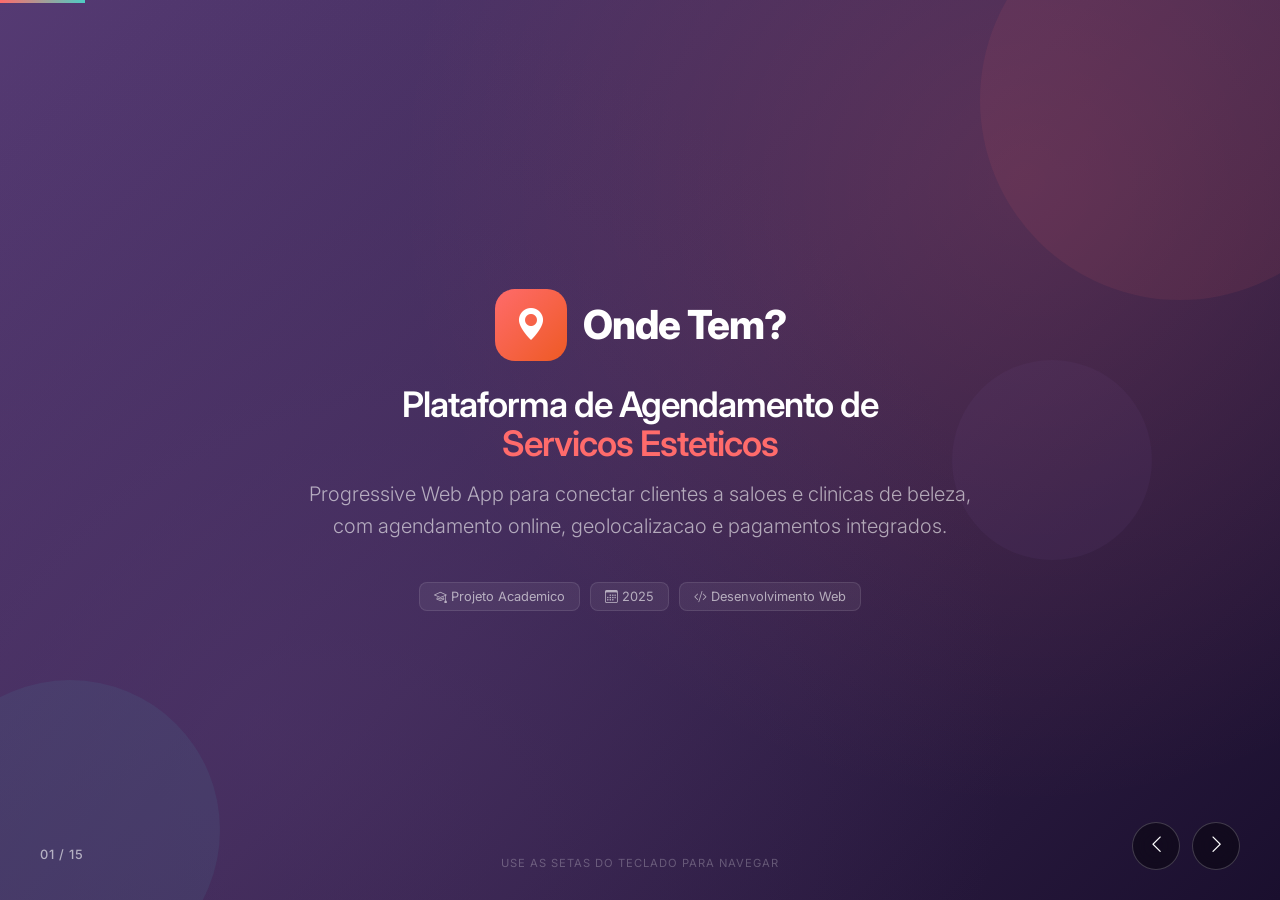
==== commit b316c6fe: "update" ====
--- a/apresentacao-ondetem.html
+++ b/apresentacao-ondetem.html
@@ -1321,7 +1321,7 @@
         Obrigado pela atencao!
       </p>
       <div class="badge-row" style="justify-content: center; margin-top: 16px;">
-        <div class="mini-badge"><i class="bi bi-github me-1"></i> github.com/richaferreira/ondeteste</div>
+        <div class="mini-badge"><i class="bi bi-github me-1"></i> https://github.com/andreodesouza/ondetem</div>
       </div>
     </div>
   </div>
